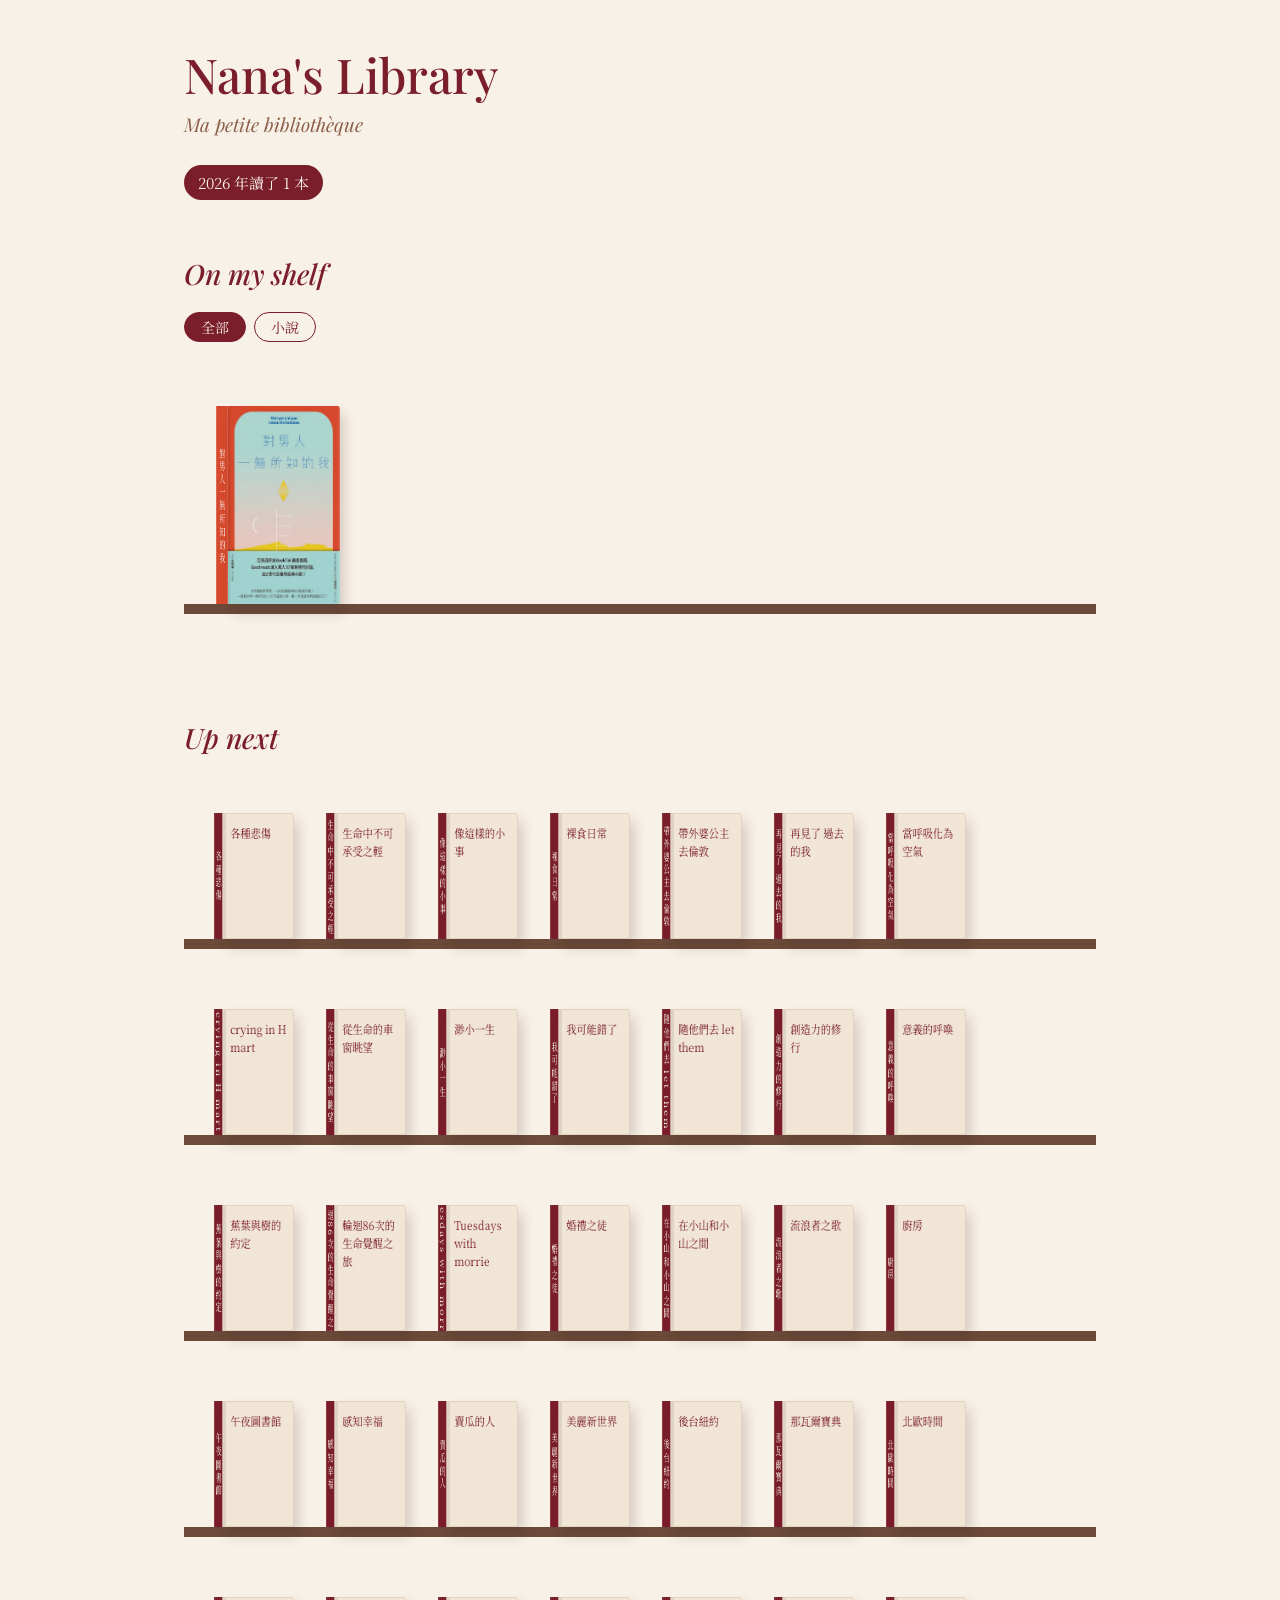
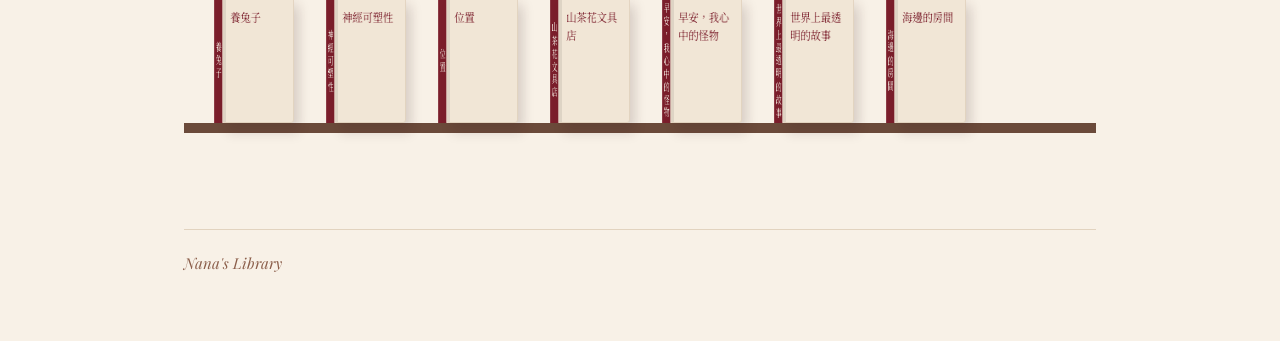
==== index.html @ 0b7f9100 "新增：Nana's Library 網站與 CLAUDE.md - 首頁：今年讀了幾本、分類篩選、立體書架、書單 - 書頁：《對男人一無所知的我》 - CLAUDE.md：專案規則、資料讀取方式、HT" ====
<!DOCTYPE html>
<html lang="zh-Hant">
<head>
  <meta charset="UTF-8">
  <meta name="viewport" content="width=device-width, initial-scale=1.0">
  <title>Nana's Library</title>
  <meta name="description" content="Nana 的個人閱讀紀錄：讀過的書、讀完的日期，和當時的心情。">
  <link rel="preconnect" href="https://fonts.googleapis.com">
  <link rel="preconnect" href="https://fonts.gstatic.com" crossorigin>
  <link href="https://fonts.googleapis.com/css2?family=Playfair+Display:ital,wght@0,400;0,500;1,400;1,500&family=Noto+Serif+TC:wght@400;500&family=LXGW+WenKai+TC&display=swap" rel="stylesheet">
  <link rel="stylesheet" href="style.css">
</head>
<body>
  <div class="wrap">
    <header class="site-header">
      <h1 class="site-title">Nana's Library</h1>
      <p class="site-sub">Ma petite bibliothèque</p>
      <div class="stats">
        <span class="pill" data-year-count>2026 年讀了 1 本</span>
      </div>
    </header>

    <main>
      <section class="section" aria-labelledby="shelf-title">
        <h2 class="section-title" id="shelf-title">On my shelf</h2>
        <div class="filters" data-filters></div>
        <div class="shelf" data-shelf>
          <!-- 讀完的書：依讀完日期排序，最新的在前（CLAUDE.md 第 5 節） -->
          <a class="shelf-item" href="books/i-who-have-never-known-men.html" data-category="小說" data-finished="2026-10">
            <div class="book" style="--spine: #D6492D">
              <div class="face inside"></div>
              <div class="face pages"></div>
              <div class="face back"></div>
              <div class="face spine">對男人一無所知的我</div>
              <div class="face cover" style="background-image: url('images/i-who-have-never-known-men.png')" role="img" aria-label="《對男人一無所知的我》書皮"></div>
            </div>
            <p class="shelf-caption"><strong>對男人一無所知的我</strong>2026 年 10 月讀完</p>
          </a>
        </div>
      </section>

      <section class="section" aria-labelledby="list-title">
        <h2 class="section-title" id="list-title">Up next</h2>
        <div class="shelf reading-list">
          <!-- 書單：依【書單】備忘錄的順序；已讀完的書不出現（CLAUDE.md 第 3.4 節） -->
        <div class="shelf-item">
          <div class="book"><div class="face pages"></div><div class="face back"></div><div class="face spine">各種悲傷</div><div class="face cover title-card">各種悲傷</div></div>
        </div>
        <div class="shelf-item">
          <div class="book"><div class="face pages"></div><div class="face back"></div><div class="face spine">生命中不可承受之輕</div><div class="face cover title-card">生命中不可承受之輕</div></div>
        </div>
        <div class="shelf-item">
          <div class="book"><div class="face pages"></div><div class="face back"></div><div class="face spine">像這樣的小事</div><div class="face cover title-card">像這樣的小事</div></div>
        </div>
        <div class="shelf-item">
          <div class="book"><div class="face pages"></div><div class="face back"></div><div class="face spine">裸食日常</div><div class="face cover title-card">裸食日常</div></div>
        </div>
        <div class="shelf-item">
          <div class="book"><div class="face pages"></div><div class="face back"></div><div class="face spine">帶外婆公主去倫敦</div><div class="face cover title-card">帶外婆公主去倫敦</div></div>
        </div>
        <div class="shelf-item">
          <div class="book"><div class="face pages"></div><div class="face back"></div><div class="face spine">再見了 過去的我</div><div class="face cover title-card">再見了 過去的我</div></div>
        </div>
        <div class="shelf-item">
          <div class="book"><div class="face pages"></div><div class="face back"></div><div class="face spine">當呼吸化為空氣</div><div class="face cover title-card">當呼吸化為空氣</div></div>
        </div>
        <div class="shelf-item">
          <div class="book"><div class="face pages"></div><div class="face back"></div><div class="face spine">crying in H mart</div><div class="face cover title-card">crying in H mart</div></div>
        </div>
        <div class="shelf-item">
          <div class="book"><div class="face pages"></div><div class="face back"></div><div class="face spine">從生命的車窗眺望</div><div class="face cover title-card">從生命的車窗眺望</div></div>
        </div>
        <div class="shelf-item">
          <div class="book"><div class="face pages"></div><div class="face back"></div><div class="face spine">渺小一生</div><div class="face cover title-card">渺小一生</div></div>
        </div>
        <div class="shelf-item">
          <div class="book"><div class="face pages"></div><div class="face back"></div><div class="face spine">我可能錯了</div><div class="face cover title-card">我可能錯了</div></div>
        </div>
        <div class="shelf-item">
          <div class="book"><div class="face pages"></div><div class="face back"></div><div class="face spine">隨他們去 let them</div><div class="face cover title-card">隨他們去 let them</div></div>
        </div>
        <div class="shelf-item">
          <div class="book"><div class="face pages"></div><div class="face back"></div><div class="face spine">創造力的修行</div><div class="face cover title-card">創造力的修行</div></div>
        </div>
        <div class="shelf-item">
          <div class="book"><div class="face pages"></div><div class="face back"></div><div class="face spine">意義的呼喚</div><div class="face cover title-card">意義的呼喚</div></div>
        </div>
        <div class="shelf-item">
          <div class="book"><div class="face pages"></div><div class="face back"></div><div class="face spine">蕉葉與樹的約定</div><div class="face cover title-card">蕉葉與樹的約定</div></div>
        </div>
        <div class="shelf-item">
          <div class="book"><div class="face pages"></div><div class="face back"></div><div class="face spine">輪迴86次的生命覺醒之旅</div><div class="face cover title-card">輪迴86次的生命覺醒之旅</div></div>
        </div>
        <div class="shelf-item">
          <div class="book"><div class="face pages"></div><div class="face back"></div><div class="face spine">Tuesdays with morrie</div><div class="face cover title-card">Tuesdays with morrie</div></div>
        </div>
        <div class="shelf-item">
          <div class="book"><div class="face pages"></div><div class="face back"></div><div class="face spine">婚禮之徒</div><div class="face cover title-card">婚禮之徒</div></div>
        </div>
        <div class="shelf-item">
          <div class="book"><div class="face pages"></div><div class="face back"></div><div class="face spine">在小山和小山之間</div><div class="face cover title-card">在小山和小山之間</div></div>
        </div>
        <div class="shelf-item">
          <div class="book"><div class="face pages"></div><div class="face back"></div><div class="face spine">流浪者之歌</div><div class="face cover title-card">流浪者之歌</div></div>
        </div>
        <div class="shelf-item">
          <div class="book"><div class="face pages"></div><div class="face back"></div><div class="face spine">廚房</div><div class="face cover title-card">廚房</div></div>
        </div>
        <div class="shelf-item">
          <div class="book"><div class="face pages"></div><div class="face back"></div><div class="face spine">午夜圖書館</div><div class="face cover title-card">午夜圖書館</div></div>
        </div>
        <div class="shelf-item">
          <div class="book"><div class="face pages"></div><div class="face back"></div><div class="face spine">感知幸福</div><div class="face cover title-card">感知幸福</div></div>
        </div>
        <div class="shelf-item">
          <div class="book"><div class="face pages"></div><div class="face back"></div><div class="face spine">賣瓜的人</div><div class="face cover title-card">賣瓜的人</div></div>
        </div>
        <div class="shelf-item">
          <div class="book"><div class="face pages"></div><div class="face back"></div><div class="face spine">美麗新世界</div><div class="face cover title-card">美麗新世界</div></div>
        </div>
        <div class="shelf-item">
          <div class="book"><div class="face pages"></div><div class="face back"></div><div class="face spine">後台紐約</div><div class="face cover title-card">後台紐約</div></div>
        </div>
        <div class="shelf-item">
          <div class="book"><div class="face pages"></div><div class="face back"></div><div class="face spine">那瓦爾寶典</div><div class="face cover title-card">那瓦爾寶典</div></div>
        </div>
        <div class="shelf-item">
          <div class="book"><div class="face pages"></div><div class="face back"></div><div class="face spine">北歐時間</div><div class="face cover title-card">北歐時間</div></div>
        </div>
        <div class="shelf-item">
          <div class="book"><div class="face pages"></div><div class="face back"></div><div class="face spine">養兔子</div><div class="face cover title-card">養兔子</div></div>
        </div>
        <div class="shelf-item">
          <div class="book"><div class="face pages"></div><div class="face back"></div><div class="face spine">神經可塑性</div><div class="face cover title-card">神經可塑性</div></div>
        </div>
        <div class="shelf-item">
          <div class="book"><div class="face pages"></div><div class="face back"></div><div class="face spine">位置</div><div class="face cover title-card">位置</div></div>
        </div>
        <div class="shelf-item">
          <div class="book"><div class="face pages"></div><div class="face back"></div><div class="face spine">山茶花文具店</div><div class="face cover title-card">山茶花文具店</div></div>
        </div>
        <div class="shelf-item">
          <div class="book"><div class="face pages"></div><div class="face back"></div><div class="face spine">早安，我心中的怪物</div><div class="face cover title-card">早安，我心中的怪物</div></div>
        </div>
        <div class="shelf-item">
          <div class="book"><div class="face pages"></div><div class="face back"></div><div class="face spine">世界上最透明的故事</div><div class="face cover title-card">世界上最透明的故事</div></div>
        </div>
        <div class="shelf-item">
          <div class="book"><div class="face pages"></div><div class="face back"></div><div class="face spine">海邊的房間</div><div class="face cover title-card">海邊的房間</div></div>
        </div>
        </div>
      </section>
    </main>

    <footer class="site-footer">Nana's Library</footer>
  </div>
  <script src="script.js"></script>
</body>
</html>
---- style.css ----
/* Nana's Library — 全站唯一的樣式檔。顏色只在 :root 定義（CLAUDE.md 第 6 節） */

:root {
  --bg: #F8F1E7;
  --surface: #F1E6D6;
  --paper: #FBF7F0;
  --grid: rgba(139, 94, 74, 0.13);
  --text: #3B2420;
  --muted: #8B5E4A;
  --accent: #7B1E2B;
  --shelf: #6B4A3A;
  --pages: #F6F0E4;
  --line: #E2D3BF;
  --shadow: rgba(59, 36, 32, 0.18);

  --font-en: "Playfair Display", "Noto Serif TC", serif;
  --font-zh: "Noto Serif TC", "PingFang TC", serif;
  --font-hand: "LXGW WenKai TC", "Noto Serif TC", serif;
}

* { box-sizing: border-box; }

html { background: var(--bg); }

body {
  margin: 0;
  background: var(--bg);
  color: var(--text);
  font-family: var(--font-zh);
  font-weight: 400;
  line-height: 1.8;
  overflow-x: hidden;
}

a { color: var(--accent); }

.wrap { max-width: 960px; margin: 0 auto; padding: 48px 24px 64px; }
.wrap.narrow { max-width: 720px; }

/* ---------- 頁首 ---------- */

.site-header { margin-bottom: 40px; }
.site-title {
  font-family: var(--font-en);
  font-weight: 500;
  color: var(--accent);
  font-size: 48px;
  line-height: 1.1;
  margin: 0;
}
.site-title a { color: inherit; text-decoration: none; }
.site-sub {
  font-family: var(--font-en);
  font-style: italic;
  color: var(--muted);
  font-size: 19px;
  margin: 6px 0 0;
}

.stats {
  display: flex;
  flex-wrap: wrap;
  align-items: center;
  gap: 12px;
  margin: 24px 0 0;
  font-size: 15px;
}
.pill {
  display: inline-block;
  background: var(--accent);
  color: var(--bg);
  padding: 4px 14px;
  border-radius: 999px;
}

/* ---------- 區塊標題 ---------- */

.section { margin-top: 56px; }
.section-title {
  font-family: var(--font-en);
  font-style: italic;
  font-weight: 500;
  color: var(--accent);
  font-size: 28px;
  line-height: 1.3;
  margin: 0 0 20px;
}

/* ---------- 分類篩選 ---------- */

.filters { display: flex; flex-wrap: wrap; gap: 8px; margin: 0 0 32px; }
.filter-btn {
  font-family: var(--font-zh);
  font-size: 14px;
  color: var(--accent);
  background: var(--bg);
  border: 1px solid var(--accent);
  border-radius: 999px;
  padding: 4px 16px;
  cursor: pointer;
}
.filter-btn[aria-pressed="true"] { background: var(--accent); color: var(--bg); }

/* ---------- 書架與立體書 ---------- */

.shelf {
  --row: 290px;               /* 一層書架的高度：上方空間 + 書高 + 木頭線 + 書名 */
  --cap: 50px;                /* 木頭線下方放書名的高度 */
  display: flex;
  flex-wrap: wrap;
  align-items: flex-end;
  gap: 0 44px;
  padding: 0 28px;
  perspective: 1100px;
  /* 每一層畫一條木頭色粗線（純色線條，不是漸層），書名放在線的下方 */
  background-image: linear-gradient(to top,
    transparent 0, transparent var(--cap),
    var(--shelf) var(--cap), var(--shelf) calc(var(--cap) + 10px),
    transparent calc(var(--cap) + 10px));
  background-size: 100% var(--row);
}
.shelf-item {
  position: relative;
  height: var(--row);
  display: flex;
  flex-direction: column;
  justify-content: flex-end;
  align-items: center;
  padding-bottom: calc(var(--cap) + 10px);   /* 書站在木頭線上 */
  text-decoration: none;
  color: var(--text);
}
.shelf-item[hidden] { display: none; }

.book {
  --w: 132px;
  --h: 198px;
  --t: 22px;                  /* 書的厚度（所有書統一） */
  --spine: var(--accent);
  position: relative;
  width: var(--w);
  height: var(--h);
  transform-style: preserve-3d;
  transform: rotateY(32deg);
  transition: transform 0.35s cubic-bezier(0.2, 0.8, 0.2, 1);
}
.book .face {
  position: absolute;
  inset: 0;
  backface-visibility: hidden;
}
.book .cover {
  transform: translateZ(calc(var(--t) / 2));
  transform-origin: left center;
  transition: transform 0.6s cubic-bezier(0.4, 0.1, 0.2, 1);
  background-color: var(--surface);
  background-size: cover;
  background-position: center;
  border-radius: 1px 3px 3px 1px;
  box-shadow: inset 3px 0 0 rgba(0, 0, 0, 0.08), 6px 8px 14px var(--shadow);
}
.book .back { transform: rotateY(180deg) translateZ(calc(var(--t) / 2)); background: var(--spine); }
.book .spine {
  width: var(--t);
  left: calc(var(--t) / -2);
  transform: rotateY(-90deg);
  background: var(--spine);
  color: var(--bg);
  writing-mode: vertical-rl;
  font-size: 11px;
  letter-spacing: 2px;
  line-height: 1;
  display: flex;
  align-items: center;
  justify-content: center;
  overflow: hidden;
  white-space: nowrap;
}
.book .pages {
  width: var(--t);
  left: calc(var(--w) - var(--t) / 2);
  transform: rotateY(90deg);
  background: var(--pages);
  border-top: 1px solid var(--line);
  border-bottom: 1px solid var(--line);
}
.book .inside {
  transform: translateZ(calc(var(--t) / 2 - 1px));
  background: var(--pages);
}

/* 沒有照片時的書名卡片 */
.book .cover.title-card {
  display: flex;
  align-items: flex-start;
  padding: 18px 14px;
  color: var(--accent);
  font-size: 15px;
  line-height: 1.5;
  border: 0.5px solid var(--line);
}

/* 抽書（滑鼠移上去）與翻開封面（點擊） */
@media (hover: hover) {
  a.shelf-item:hover .book { transform: rotateY(22deg) translateY(-18px) rotateZ(-2deg); }
}
.shelf-item.is-opening .book { transform: rotateY(12deg) translateY(-18px); }
.shelf-item.is-opening .cover { transform: translateZ(calc(var(--t) / 2)) rotateY(-150deg); }

/* 書名：電腦上滑鼠移上去才出現；手機直接顯示 */
.shelf-caption {
  position: absolute;
  bottom: 0;
  left: 50%;
  width: 150px;
  height: var(--cap);
  margin: 0;
  padding-top: 8px;
  transform: translateX(-50%);
  font-size: 13px;
  line-height: 1.4;
  text-align: center;
  color: var(--muted);
  opacity: 0;
  transition: opacity 0.25s;
}
.shelf-caption strong { display: block; color: var(--text); font-weight: 500; }
@media (hover: hover) {
  a.shelf-item:hover .shelf-caption,
  a.shelf-item:focus-visible .shelf-caption { opacity: 1; }
}
@media (hover: none) {
  .shelf-caption { opacity: 1; }
}

.empty-note { color: var(--muted); font-size: 15px; }

/* 書單：較小、沒有動畫、不能點 */
.shelf.reading-list { --row: 196px; --cap: 24px; gap: 0 28px; }
.reading-list .book { --w: 84px; --h: 126px; --t: 16px; }
.reading-list .book .cover.title-card { font-size: 12px; padding: 10px 8px; }
.reading-list .shelf-caption { opacity: 1; width: 104px; font-size: 12px; padding-top: 4px; }

/* ---------- 書頁 ---------- */

.back-link {
  display: inline-block;
  font-size: 14px;
  color: var(--muted);
  text-decoration: none;
  margin-bottom: 32px;
}
.back-link:hover { color: var(--accent); }

.book-header {
  display: grid;
  grid-template-columns: 200px minmax(0, 1fr);
  gap: 36px;
  align-items: start;
}
.book-cover {
  width: 200px;
  aspect-ratio: 2 / 3;
  object-fit: cover;
  border-radius: 2px 4px 4px 2px;
  box-shadow: 8px 10px 18px var(--shadow);
  background: var(--surface);
}
.book-cover.title-card {
  display: flex;
  align-items: flex-start;
  padding: 20px 16px;
  color: var(--accent);
  font-size: 18px;
  line-height: 1.5;
}
.book-title {
  font-family: var(--font-zh);
  font-weight: 500;
  color: var(--text);
  font-size: 30px;
  line-height: 1.35;
  margin: 0 0 12px;
}
.book-meta { margin: 0; font-size: 15px; color: var(--muted); }
.book-meta div { margin: 2px 0; }
.book-meta dt { display: inline; }
.book-meta dd { display: inline; margin: 0; color: var(--text); }
.mood-tag {
  display: inline-block;
  margin: 0 0 14px;
  font-size: 13px;
  color: var(--accent);
  border: 1px solid var(--accent);
  border-radius: 999px;
  padding: 2px 12px;
}

/* 方格紙：心得、重點筆記、年度回顧感想（格子 28px = 行高） */
.grid-paper {
  background-color: var(--paper);
  background-image:
    linear-gradient(var(--grid) 1px, transparent 1px),
    linear-gradient(90deg, var(--grid) 1px, transparent 1px);
  background-size: 28px 28px;
  border: 0.5px solid var(--line);
  border-radius: 6px;
  padding: 28px;
}
.grid-paper .section-title { line-height: 42px; margin: 0 0 14px; }
.nana-text {
  font-size: 16px;
  line-height: 28px;
  white-space: pre-wrap;      /* 保留備忘錄的換行與空格（CLAUDE.md 7.1） */
  margin: 0;
}

/* 書籤卡片：喜歡的句子 */
.quotes { list-style: none; margin: 0; padding: 0; display: grid; gap: 14px; }
.quote {
  background: var(--surface);
  border-left: 3px solid var(--accent);
  border-radius: 0;
  padding: 16px 20px;
  font-family: var(--font-hand);
  font-size: 18px;
  line-height: 1.8;
}
.quote .page { display: block; margin-top: 4px; font-family: var(--font-zh); font-size: 13px; color: var(--muted); }

/* 書頁載入：像翻到下一頁 */
.page-turn {
  transform-origin: left center;
  animation: page-in 0.6s cubic-bezier(0.2, 0.8, 0.2, 1) both;
}
@keyframes page-in {
  from { opacity: 0; transform: perspective(1400px) rotateY(-12deg) translateX(16px); }
  to { opacity: 1; transform: none; }
}

/* ---------- 頁尾 ---------- */

.site-footer {
  margin-top: 72px;
  padding-top: 20px;
  border-top: 1px solid var(--line);
  font-family: var(--font-en);
  font-style: italic;
  color: var(--muted);
  font-size: 15px;
}

/* ---------- 手機 ---------- */

@media (max-width: 639px) {
  .wrap { padding: 32px 16px 48px; }
  .site-title { font-size: 38px; }
  .shelf { --row: 262px; gap: 0 28px; padding: 0 12px; justify-content: center; }
  .book { --w: 112px; --h: 168px; --t: 18px; }
  .shelf-caption { width: 130px; }
  .shelf.reading-list { --row: 184px; gap: 0 20px; }
  .reading-list .book { --w: 76px; --h: 114px; --t: 14px; }
  .book-header { grid-template-columns: minmax(0, 1fr); gap: 24px; }
  .book-cover { width: 160px; }
  .book-title { font-size: 26px; }
  .grid-paper { padding: 28px 20px; }
}

/* ---------- 減少動態效果 ---------- */

@media (prefers-reduced-motion: reduce) {
  *, *::before, *::after { transition: none !important; animation: none !important; }
  a.shelf-item:hover .book { transform: rotateY(32deg) !important; }
}
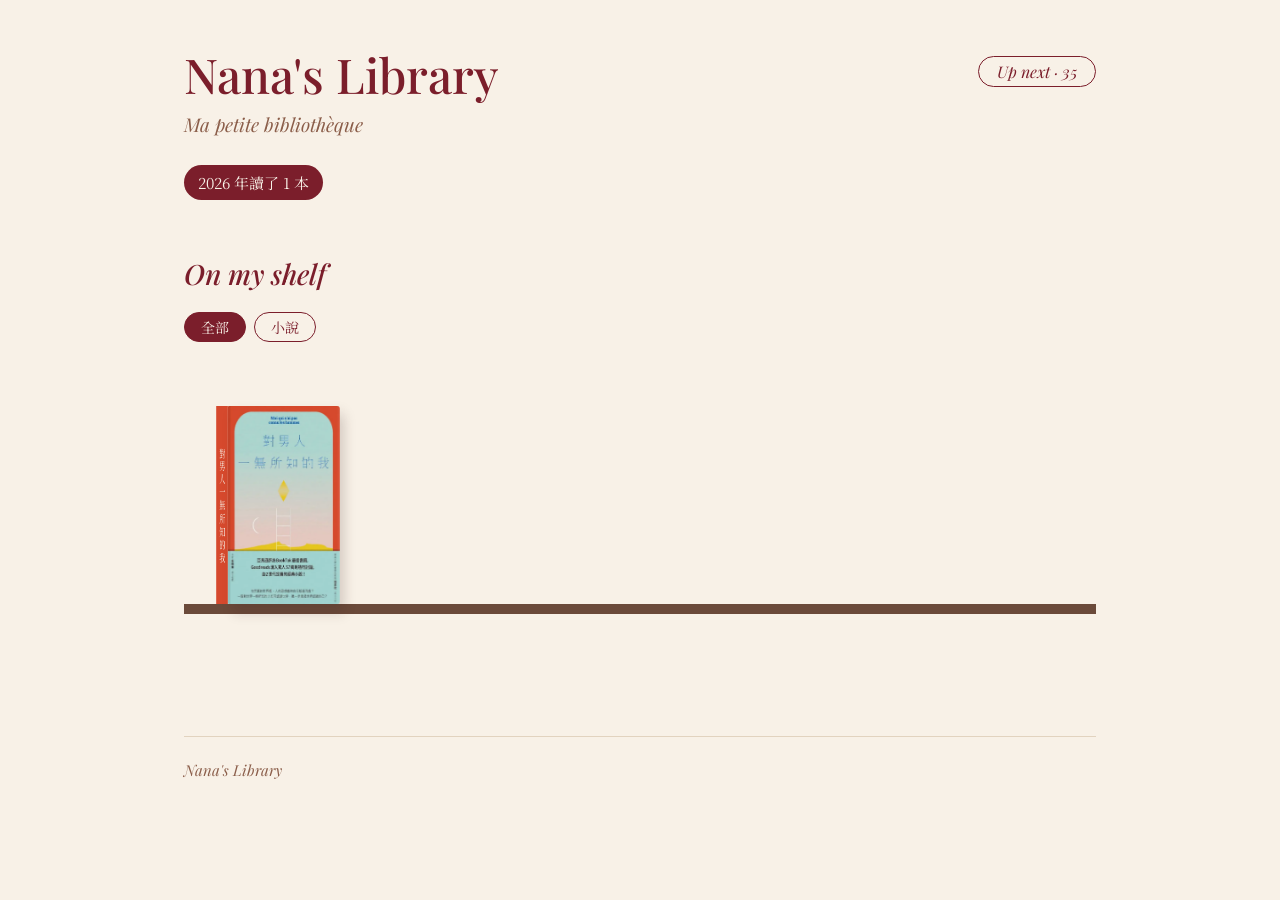
==== commit f1aab372: "修改：書單改成側邊抽屜 - 首頁不再顯示書單，改由右上角「Up next」按鈕從右側滑出清單 - CLAUDE.md、README 同步更新書單的規則與模板  Co-Authored-By: Clau" ====
--- a/index.html
+++ b/index.html
@@ -17,6 +17,9 @@
       <p class="site-sub">Ma petite bibliothèque</p>
       <div class="stats">
         <span class="pill" data-year-count>2026 年讀了 1 本</span>
+        <button class="drawer-toggle" type="button" aria-controls="up-next" aria-expanded="false" data-drawer-open>
+          Up next · <span data-up-next-count>35</span>
+        </button>
       </div>
     </header>
 
@@ -39,121 +42,58 @@
         </div>
       </section>
 
-      <section class="section" aria-labelledby="list-title">
-        <h2 class="section-title" id="list-title">Up next</h2>
-        <div class="shelf reading-list">
-          <!-- 書單：依【書單】備忘錄的順序；已讀完的書不出現（CLAUDE.md 第 3.4 節） -->
-        <div class="shelf-item">
-          <div class="book"><div class="face pages"></div><div class="face back"></div><div class="face spine">各種悲傷</div><div class="face cover title-card">各種悲傷</div></div>
-        </div>
-        <div class="shelf-item">
-          <div class="book"><div class="face pages"></div><div class="face back"></div><div class="face spine">生命中不可承受之輕</div><div class="face cover title-card">生命中不可承受之輕</div></div>
-        </div>
-        <div class="shelf-item">
-          <div class="book"><div class="face pages"></div><div class="face back"></div><div class="face spine">像這樣的小事</div><div class="face cover title-card">像這樣的小事</div></div>
-        </div>
-        <div class="shelf-item">
-          <div class="book"><div class="face pages"></div><div class="face back"></div><div class="face spine">裸食日常</div><div class="face cover title-card">裸食日常</div></div>
-        </div>
-        <div class="shelf-item">
-          <div class="book"><div class="face pages"></div><div class="face back"></div><div class="face spine">帶外婆公主去倫敦</div><div class="face cover title-card">帶外婆公主去倫敦</div></div>
-        </div>
-        <div class="shelf-item">
-          <div class="book"><div class="face pages"></div><div class="face back"></div><div class="face spine">再見了 過去的我</div><div class="face cover title-card">再見了 過去的我</div></div>
-        </div>
-        <div class="shelf-item">
-          <div class="book"><div class="face pages"></div><div class="face back"></div><div class="face spine">當呼吸化為空氣</div><div class="face cover title-card">當呼吸化為空氣</div></div>
-        </div>
-        <div class="shelf-item">
-          <div class="book"><div class="face pages"></div><div class="face back"></div><div class="face spine">crying in H mart</div><div class="face cover title-card">crying in H mart</div></div>
-        </div>
-        <div class="shelf-item">
-          <div class="book"><div class="face pages"></div><div class="face back"></div><div class="face spine">從生命的車窗眺望</div><div class="face cover title-card">從生命的車窗眺望</div></div>
-        </div>
-        <div class="shelf-item">
-          <div class="book"><div class="face pages"></div><div class="face back"></div><div class="face spine">渺小一生</div><div class="face cover title-card">渺小一生</div></div>
-        </div>
-        <div class="shelf-item">
-          <div class="book"><div class="face pages"></div><div class="face back"></div><div class="face spine">我可能錯了</div><div class="face cover title-card">我可能錯了</div></div>
-        </div>
-        <div class="shelf-item">
-          <div class="book"><div class="face pages"></div><div class="face back"></div><div class="face spine">隨他們去 let them</div><div class="face cover title-card">隨他們去 let them</div></div>
-        </div>
-        <div class="shelf-item">
-          <div class="book"><div class="face pages"></div><div class="face back"></div><div class="face spine">創造力的修行</div><div class="face cover title-card">創造力的修行</div></div>
-        </div>
-        <div class="shelf-item">
-          <div class="book"><div class="face pages"></div><div class="face back"></div><div class="face spine">意義的呼喚</div><div class="face cover title-card">意義的呼喚</div></div>
-        </div>
-        <div class="shelf-item">
-          <div class="book"><div class="face pages"></div><div class="face back"></div><div class="face spine">蕉葉與樹的約定</div><div class="face cover title-card">蕉葉與樹的約定</div></div>
-        </div>
-        <div class="shelf-item">
-          <div class="book"><div class="face pages"></div><div class="face back"></div><div class="face spine">輪迴86次的生命覺醒之旅</div><div class="face cover title-card">輪迴86次的生命覺醒之旅</div></div>
-        </div>
-        <div class="shelf-item">
-          <div class="book"><div class="face pages"></div><div class="face back"></div><div class="face spine">Tuesdays with morrie</div><div class="face cover title-card">Tuesdays with morrie</div></div>
-        </div>
-        <div class="shelf-item">
-          <div class="book"><div class="face pages"></div><div class="face back"></div><div class="face spine">婚禮之徒</div><div class="face cover title-card">婚禮之徒</div></div>
-        </div>
-        <div class="shelf-item">
-          <div class="book"><div class="face pages"></div><div class="face back"></div><div class="face spine">在小山和小山之間</div><div class="face cover title-card">在小山和小山之間</div></div>
-        </div>
-        <div class="shelf-item">
-          <div class="book"><div class="face pages"></div><div class="face back"></div><div class="face spine">流浪者之歌</div><div class="face cover title-card">流浪者之歌</div></div>
-        </div>
-        <div class="shelf-item">
-          <div class="book"><div class="face pages"></div><div class="face back"></div><div class="face spine">廚房</div><div class="face cover title-card">廚房</div></div>
-        </div>
-        <div class="shelf-item">
-          <div class="book"><div class="face pages"></div><div class="face back"></div><div class="face spine">午夜圖書館</div><div class="face cover title-card">午夜圖書館</div></div>
-        </div>
-        <div class="shelf-item">
-          <div class="book"><div class="face pages"></div><div class="face back"></div><div class="face spine">感知幸福</div><div class="face cover title-card">感知幸福</div></div>
-        </div>
-        <div class="shelf-item">
-          <div class="book"><div class="face pages"></div><div class="face back"></div><div class="face spine">賣瓜的人</div><div class="face cover title-card">賣瓜的人</div></div>
-        </div>
-        <div class="shelf-item">
-          <div class="book"><div class="face pages"></div><div class="face back"></div><div class="face spine">美麗新世界</div><div class="face cover title-card">美麗新世界</div></div>
-        </div>
-        <div class="shelf-item">
-          <div class="book"><div class="face pages"></div><div class="face back"></div><div class="face spine">後台紐約</div><div class="face cover title-card">後台紐約</div></div>
-        </div>
-        <div class="shelf-item">
-          <div class="book"><div class="face pages"></div><div class="face back"></div><div class="face spine">那瓦爾寶典</div><div class="face cover title-card">那瓦爾寶典</div></div>
-        </div>
-        <div class="shelf-item">
-          <div class="book"><div class="face pages"></div><div class="face back"></div><div class="face spine">北歐時間</div><div class="face cover title-card">北歐時間</div></div>
-        </div>
-        <div class="shelf-item">
-          <div class="book"><div class="face pages"></div><div class="face back"></div><div class="face spine">養兔子</div><div class="face cover title-card">養兔子</div></div>
-        </div>
-        <div class="shelf-item">
-          <div class="book"><div class="face pages"></div><div class="face back"></div><div class="face spine">神經可塑性</div><div class="face cover title-card">神經可塑性</div></div>
-        </div>
-        <div class="shelf-item">
-          <div class="book"><div class="face pages"></div><div class="face back"></div><div class="face spine">位置</div><div class="face cover title-card">位置</div></div>
-        </div>
-        <div class="shelf-item">
-          <div class="book"><div class="face pages"></div><div class="face back"></div><div class="face spine">山茶花文具店</div><div class="face cover title-card">山茶花文具店</div></div>
-        </div>
-        <div class="shelf-item">
-          <div class="book"><div class="face pages"></div><div class="face back"></div><div class="face spine">早安，我心中的怪物</div><div class="face cover title-card">早安，我心中的怪物</div></div>
-        </div>
-        <div class="shelf-item">
-          <div class="book"><div class="face pages"></div><div class="face back"></div><div class="face spine">世界上最透明的故事</div><div class="face cover title-card">世界上最透明的故事</div></div>
-        </div>
-        <div class="shelf-item">
-          <div class="book"><div class="face pages"></div><div class="face back"></div><div class="face spine">海邊的房間</div><div class="face cover title-card">海邊的房間</div></div>
-        </div>
-        </div>
-      </section>
     </main>
 
     <footer class="site-footer">Nana's Library</footer>
   </div>
+
+  <!-- 書單抽屜：點頁首的「Up next」按鈕從右側滑出（CLAUDE.md 第 5 節） -->
+  <div class="drawer-backdrop" data-drawer-close></div>
+  <aside class="drawer" id="up-next" aria-labelledby="up-next-title" aria-hidden="true">
+    <div class="drawer-head">
+      <h2 class="section-title" id="up-next-title">Up next</h2>
+      <button class="drawer-close" type="button" aria-label="關閉書單" data-drawer-close>✕</button>
+    </div>
+    <p class="drawer-note">還沒讀的書，依備忘錄的順序</p>
+    <ol class="up-next-list">
+      <!-- 書單：依【書單】備忘錄的順序；已讀完的書不出現（CLAUDE.md 第 3.4 節） -->
+          <li class="up-next-item"><span class="mini-cover" aria-hidden="true"></span><span class="up-next-title">各種悲傷</span></li>
+          <li class="up-next-item"><span class="mini-cover" aria-hidden="true"></span><span class="up-next-title">生命中不可承受之輕</span></li>
+          <li class="up-next-item"><span class="mini-cover" aria-hidden="true"></span><span class="up-next-title">像這樣的小事</span></li>
+          <li class="up-next-item"><span class="mini-cover" aria-hidden="true"></span><span class="up-next-title">裸食日常</span></li>
+          <li class="up-next-item"><span class="mini-cover" aria-hidden="true"></span><span class="up-next-title">帶外婆公主去倫敦</span></li>
+          <li class="up-next-item"><span class="mini-cover" aria-hidden="true"></span><span class="up-next-title">再見了 過去的我</span></li>
+          <li class="up-next-item"><span class="mini-cover" aria-hidden="true"></span><span class="up-next-title">當呼吸化為空氣</span></li>
+          <li class="up-next-item"><span class="mini-cover" aria-hidden="true"></span><span class="up-next-title">crying in H mart</span></li>
+          <li class="up-next-item"><span class="mini-cover" aria-hidden="true"></span><span class="up-next-title">從生命的車窗眺望</span></li>
+          <li class="up-next-item"><span class="mini-cover" aria-hidden="true"></span><span class="up-next-title">渺小一生</span></li>
+          <li class="up-next-item"><span class="mini-cover" aria-hidden="true"></span><span class="up-next-title">我可能錯了</span></li>
+          <li class="up-next-item"><span class="mini-cover" aria-hidden="true"></span><span class="up-next-title">隨他們去 let them</span></li>
+          <li class="up-next-item"><span class="mini-cover" aria-hidden="true"></span><span class="up-next-title">創造力的修行</span></li>
+          <li class="up-next-item"><span class="mini-cover" aria-hidden="true"></span><span class="up-next-title">意義的呼喚</span></li>
+          <li class="up-next-item"><span class="mini-cover" aria-hidden="true"></span><span class="up-next-title">蕉葉與樹的約定</span></li>
+          <li class="up-next-item"><span class="mini-cover" aria-hidden="true"></span><span class="up-next-title">輪迴86次的生命覺醒之旅</span></li>
+          <li class="up-next-item"><span class="mini-cover" aria-hidden="true"></span><span class="up-next-title">Tuesdays with morrie</span></li>
+          <li class="up-next-item"><span class="mini-cover" aria-hidden="true"></span><span class="up-next-title">婚禮之徒</span></li>
+          <li class="up-next-item"><span class="mini-cover" aria-hidden="true"></span><span class="up-next-title">在小山和小山之間</span></li>
+          <li class="up-next-item"><span class="mini-cover" aria-hidden="true"></span><span class="up-next-title">流浪者之歌</span></li>
+          <li class="up-next-item"><span class="mini-cover" aria-hidden="true"></span><span class="up-next-title">廚房</span></li>
+          <li class="up-next-item"><span class="mini-cover" aria-hidden="true"></span><span class="up-next-title">午夜圖書館</span></li>
+          <li class="up-next-item"><span class="mini-cover" aria-hidden="true"></span><span class="up-next-title">感知幸福</span></li>
+          <li class="up-next-item"><span class="mini-cover" aria-hidden="true"></span><span class="up-next-title">賣瓜的人</span></li>
+          <li class="up-next-item"><span class="mini-cover" aria-hidden="true"></span><span class="up-next-title">美麗新世界</span></li>
+          <li class="up-next-item"><span class="mini-cover" aria-hidden="true"></span><span class="up-next-title">後台紐約</span></li>
+          <li class="up-next-item"><span class="mini-cover" aria-hidden="true"></span><span class="up-next-title">那瓦爾寶典</span></li>
+          <li class="up-next-item"><span class="mini-cover" aria-hidden="true"></span><span class="up-next-title">北歐時間</span></li>
+          <li class="up-next-item"><span class="mini-cover" aria-hidden="true"></span><span class="up-next-title">養兔子</span></li>
+          <li class="up-next-item"><span class="mini-cover" aria-hidden="true"></span><span class="up-next-title">神經可塑性</span></li>
+          <li class="up-next-item"><span class="mini-cover" aria-hidden="true"></span><span class="up-next-title">位置</span></li>
+          <li class="up-next-item"><span class="mini-cover" aria-hidden="true"></span><span class="up-next-title">山茶花文具店</span></li>
+          <li class="up-next-item"><span class="mini-cover" aria-hidden="true"></span><span class="up-next-title">早安，我心中的怪物</span></li>
+          <li class="up-next-item"><span class="mini-cover" aria-hidden="true"></span><span class="up-next-title">世界上最透明的故事</span></li>
+          <li class="up-next-item"><span class="mini-cover" aria-hidden="true"></span><span class="up-next-title">海邊的房間</span></li>
+    </ol>
+  </aside>
   <script src="script.js"></script>
 </body>
 </html>
--- a/style.css
+++ b/style.css
@@ -235,11 +235,89 @@
 
 .empty-note { color: var(--muted); font-size: 15px; }
 
-/* 書單：較小、沒有動畫、不能點 */
-.shelf.reading-list { --row: 196px; --cap: 24px; gap: 0 28px; }
-.reading-list .book { --w: 84px; --h: 126px; --t: 16px; }
-.reading-list .book .cover.title-card { font-size: 12px; padding: 10px 8px; }
-.reading-list .shelf-caption { opacity: 1; width: 104px; font-size: 12px; padding-top: 4px; }
+/* ---------- 書單抽屜（Up next） ---------- */
+
+.site-header { position: relative; }
+.drawer-toggle {
+  font-family: var(--font-en);
+  font-style: italic;
+  font-size: 16px;
+  color: var(--accent);
+  background: var(--bg);
+  border: 1px solid var(--accent);
+  border-radius: 999px;
+  padding: 4px 18px;
+  cursor: pointer;
+}
+.drawer-toggle:hover { background: var(--accent); color: var(--bg); }
+@media (min-width: 640px) {
+  .drawer-toggle { position: absolute; top: 8px; right: 0; }
+}
+
+.drawer-backdrop {
+  position: fixed;
+  inset: 0;
+  background: rgba(59, 36, 32, 0.28);
+  opacity: 0;
+  visibility: hidden;
+  transition: opacity 0.3s, visibility 0s 0.3s;
+  z-index: 10;
+}
+.drawer {
+  position: fixed;
+  top: 0;
+  right: 0;
+  bottom: 0;
+  width: min(380px, 86vw);
+  background: var(--bg);
+  border-left: 1px solid var(--line);
+  box-shadow: -8px 0 24px var(--shadow);
+  padding: 28px 24px 40px;
+  overflow-y: auto;
+  transform: translateX(100%);
+  visibility: hidden;
+  transition: transform 0.35s cubic-bezier(0.2, 0.8, 0.2, 1), visibility 0s 0.35s;
+  z-index: 11;
+}
+body.drawer-open { overflow: hidden; }
+body.drawer-open .drawer-backdrop { opacity: 1; visibility: visible; transition: opacity 0.3s; }
+body.drawer-open .drawer { transform: none; visibility: visible; transition: transform 0.35s cubic-bezier(0.2, 0.8, 0.2, 1); }
+
+.drawer-head { display: flex; align-items: center; justify-content: space-between; }
+.drawer-head .section-title { margin: 0; }
+.drawer-close {
+  font-size: 18px;
+  line-height: 1;
+  color: var(--muted);
+  background: none;
+  border: 0;
+  padding: 8px;
+  cursor: pointer;
+}
+.drawer-close:hover { color: var(--accent); }
+.drawer-note { margin: 4px 0 20px; font-size: 13px; color: var(--muted); }
+
+.up-next-list { list-style: none; margin: 0; padding: 0; }
+.up-next-item {
+  display: flex;
+  align-items: center;
+  gap: 14px;
+  padding: 10px 0;
+  border-bottom: 1px solid var(--line);
+  font-size: 15px;
+  line-height: 1.5;
+}
+.mini-cover {
+  flex: none;
+  width: 30px;
+  height: 45px;               /* 2:3 */
+  background: var(--surface);
+  border-left: 4px solid var(--accent);
+  border-radius: 1px 2px 2px 1px;
+  box-shadow: 2px 3px 6px var(--shadow);
+  object-fit: cover;
+}
+img.mini-cover { border-left: 0; }
 
 /* ---------- 書頁 ---------- */
 
@@ -358,8 +436,6 @@
   .shelf { --row: 262px; gap: 0 28px; padding: 0 12px; justify-content: center; }
   .book { --w: 112px; --h: 168px; --t: 18px; }
   .shelf-caption { width: 130px; }
-  .shelf.reading-list { --row: 184px; gap: 0 20px; }
-  .reading-list .book { --w: 76px; --h: 114px; --t: 14px; }
   .book-header { grid-template-columns: minmax(0, 1fr); gap: 24px; }
   .book-cover { width: 160px; }
   .book-title { font-size: 26px; }
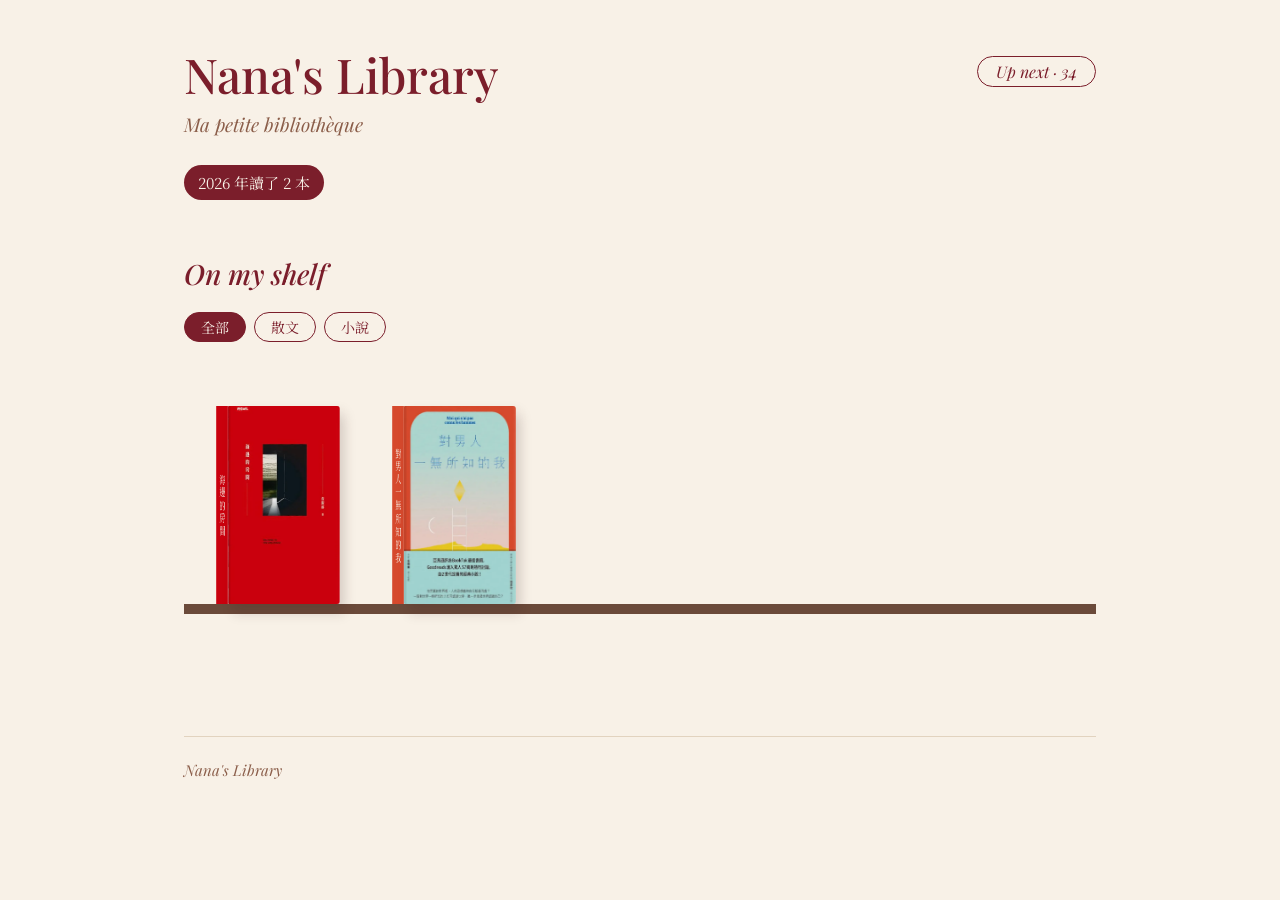
==== commit eff5cfde: "新增：《海邊的房間》 - 新增書頁、筆記與處理後的封面；原圖移到 images/originals/ - 首頁書架加入這本書並從書單移除，今年本數更新為 2 本 - CLAUDE.md：代稱規則補上「" ====
--- a/index.html
+++ b/index.html
@@ -8,7 +8,7 @@
   <link rel="preconnect" href="https://fonts.googleapis.com">
   <link rel="preconnect" href="https://fonts.gstatic.com" crossorigin>
   <link href="https://fonts.googleapis.com/css2?family=Playfair+Display:ital,wght@0,400;0,500;1,400;1,500&family=Noto+Serif+TC:wght@400;500&family=LXGW+WenKai+TC&display=swap" rel="stylesheet">
-  <link rel="stylesheet" href="style.css">
+  <link rel="stylesheet" href="style.css?v=2026-11-16">
 </head>
 <body>
   <div class="wrap">
@@ -16,9 +16,9 @@
       <h1 class="site-title">Nana's Library</h1>
       <p class="site-sub">Ma petite bibliothèque</p>
       <div class="stats">
-        <span class="pill" data-year-count>2026 年讀了 1 本</span>
+        <span class="pill" data-year-count>2026 年讀了 2 本</span>
         <button class="drawer-toggle" type="button" aria-controls="up-next" aria-expanded="false" data-drawer-open>
-          Up next · <span data-up-next-count>35</span>
+          Up next · <span data-up-next-count>34</span>
         </button>
       </div>
     </header>
@@ -29,6 +29,16 @@
         <div class="filters" data-filters></div>
         <div class="shelf" data-shelf>
           <!-- 讀完的書：依讀完日期排序，最新的在前（CLAUDE.md 第 5 節） -->
+          <a class="shelf-item" href="books/welcome-to-the-dollhouse.html" data-category="散文" data-finished="2026-10">
+            <div class="book" style="--spine: #CA000D">
+              <div class="face inside"></div>
+              <div class="face pages"></div>
+              <div class="face back"></div>
+              <div class="face spine">海邊的房間</div>
+              <div class="face cover" style="background-image: url('images/welcome-to-the-dollhouse.png')" role="img" aria-label="《海邊的房間》書皮"></div>
+            </div>
+            <p class="shelf-caption"><strong>海邊的房間</strong>2026 年 10 月讀完</p>
+          </a>
           <a class="shelf-item" href="books/i-who-have-never-known-men.html" data-category="小說" data-finished="2026-10">
             <div class="book" style="--spine: #D6492D">
               <div class="face inside"></div>
@@ -91,9 +101,8 @@
           <li class="up-next-item"><span class="mini-cover" aria-hidden="true"></span><span class="up-next-title">山茶花文具店</span></li>
           <li class="up-next-item"><span class="mini-cover" aria-hidden="true"></span><span class="up-next-title">早安，我心中的怪物</span></li>
           <li class="up-next-item"><span class="mini-cover" aria-hidden="true"></span><span class="up-next-title">世界上最透明的故事</span></li>
-          <li class="up-next-item"><span class="mini-cover" aria-hidden="true"></span><span class="up-next-title">海邊的房間</span></li>
     </ol>
   </aside>
-  <script src="script.js"></script>
+  <script src="script.js?v=2026-11-16"></script>
 </body>
 </html>
